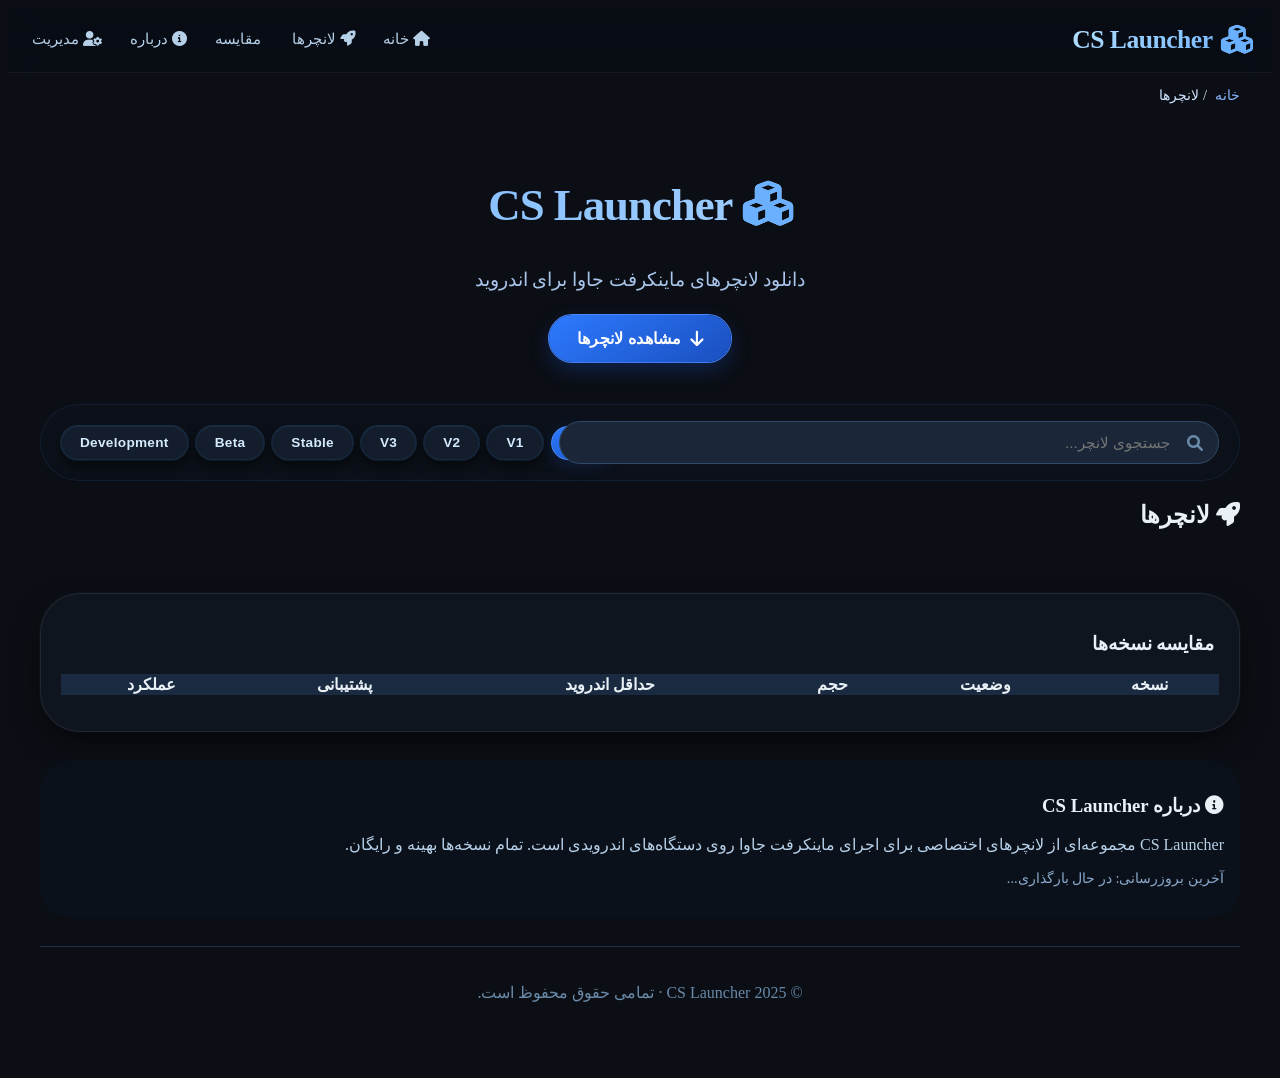
==== index.html @ 0f1e9426 "Add files via upload" ====
<!-- index.html -->
<!DOCTYPE html>
<html lang="fa" dir="rtl">
<head>
  <meta charset="UTF-8">
  <meta name="viewport" content="width=device-width, initial-scale=1.0, maximum-scale=1.0, user-scalable=yes">
  <title>CS Launcher · دانلود لانچر ماینکرفت</title>
  <link rel="stylesheet" href="https://cdnjs.cloudflare.com/ajax/libs/font-awesome/6.0.0-beta3/css/all.min.css">
  <link rel="stylesheet" href="css/style.css">
</head>
<body>
  <!-- Toast -->
  <div id="toast" class="toast">لینک دانلود هنوز اضافه نشده است.</div>

  <!-- NAVBAR -->
  <nav class="navbar container" style="max-width:100%;">
    <div class="logo"><i class="fas fa-cubes"></i> CS Launcher</div>
    <div class="hamburger" onclick="toggleMenu()"><i class="fas fa-bars"></i></div>
    <div class="nav-links" id="navLinks">
      <a href="index.html"><i class="fas fa-home"></i> خانه</a>
      <a href="#launchers"><i class="fas fa-rocket"></i> لانچرها</a>
      <a href="#compare"><i class="fas fa-chart-simple"></i> مقایسه</a>
      <a href="#about"><i class="fas fa-info-circle"></i> درباره</a>
      <a href="admin/index.html"><i class="fas fa-user-cog"></i> مدیریت</a>
    </div>
  </nav>

  <!-- BREADCRUMB -->
  <div class="container breadcrumb">
    <a href="index.html">خانه</a> <span>/ لانچرها</span>
  </div>

  <!-- MAIN CONTENT -->
  <main class="container" id="mainContent">
    <!-- HERO -->
    <section style="padding: 30px 0 10px; text-align:center;">
      <h1 style="font-size:2.8rem; font-weight:900; background:linear-gradient(135deg,#6ab0ff,#c0e0ff); -webkit-background-clip:text; -webkit-text-fill-color:transparent; letter-spacing:-1px;">
        <i class="fas fa-cubes" style="background:none; -webkit-text-fill-color:#6ab0ff;"></i> CS Launcher
      </h1>
      <p style="font-size:1.2rem; color:#aac6ec; max-width:600px; margin:12px auto;">دانلود لانچرهای ماینکرفت جاوا برای اندروید</p>
      <a href="#launchers" class="btn btn-primary" style="margin:12px 0;"><i class="fas fa-arrow-down"></i> مشاهده لانچرها</a>
    </section>

    <!-- SEARCH & FILTER -->
    <section style="margin: 20px 0;">
      <div style="display:flex; flex-wrap:wrap; gap:12px; align-items:center; background:rgba(16,24,36,0.4); padding:16px 20px; border-radius:60px; backdrop-filter:blur(8px); border:1px solid rgba(80,160,255,0.1);">
        <div style="flex:1; min-width:180px; position:relative;">
          <i class="fas fa-search" style="position:absolute; right:16px; top:50%; transform:translateY(-50%); color:#6a8aaa;"></i>
          <input type="text" id="searchInput" placeholder="جستجوی لانچر..." style="width:100%; padding:12px 48px 12px 16px; background:#1b2739; border:1px solid #2f4a66; border-radius:40px; color:#e3f0ff; font-size:0.95rem;">
        </div>
        <div style="display:flex; gap:8px; flex-wrap:wrap;" id="filterButtons">
          <button class="btn filter-btn active" data-filter="all" style="padding:8px 18px; font-size:0.85rem;">همه</button>
          <button class="btn filter-btn" data-filter="v1" style="padding:8px 18px; font-size:0.85rem;">V1</button>
          <button class="btn filter-btn" data-filter="v2" style="padding:8px 18px; font-size:0.85rem;">V2</button>
          <button class="btn filter-btn" data-filter="v3" style="padding:8px 18px; font-size:0.85rem;">V3</button>
          <button class="btn filter-btn" data-filter="Stable" style="padding:8px 18px; font-size:0.85rem;">Stable</button>
          <button class="btn filter-btn" data-filter="Beta" style="padding:8px 18px; font-size:0.85rem;">Beta</button>
          <button class="btn filter-btn" data-filter="Development" style="padding:8px 18px; font-size:0.85rem;">Development</button>
        </div>
      </div>
    </section>

    <!-- LAUNCHER CARDS -->
    <section id="launchers">
      <h2 style="margin-top:10px;"><i class="fas fa-rocket"></i> لانچرها</h2>
      <div class="card-grid" id="cardGrid"></div>
    </section>

    <!-- COMPARE -->
    <section id="compare" class="glass" style="border-radius:40px;padding:20px;margin:24px 0;">
      <h3><i class="fas fa-chart-simple"></i> مقایسه نسخه‌ها</h3>
      <div style="overflow-x:auto;margin:16px 0;">
        <table style="width:100%;border-collapse:collapse;text-align:center;" id="compareTable">
          <tr style="background:#1a2a40;"><th>نسخه</th><th>وضعیت</th><th>حجم</th><th>حداقل اندروید</th><th>پشتیبانی</th><th>عملکرد</th></tr>
        </table>
      </div>
    </section>

    <!-- ABOUT -->
    <section id="about" style="margin:28px 0;padding:16px;border-radius:32px;background:rgba(12,20,32,0.5);">
      <h3><i class="fas fa-info-circle"></i> درباره CS Launcher</h3>
      <p style="color:#b6d0e8;">CS Launcher مجموعه‌ای از لانچرهای اختصاصی برای اجرای ماینکرفت جاوا روی دستگاه‌های اندرویدی است. تمام نسخه‌ها بهینه و رایگان.</p>
      <p style="color:#8aa9cc;font-size:0.9rem;" id="lastUpdate">آخرین بروزرسانی: در حال بارگذاری...</p>
    </section>

    <footer style="text-align:center;padding:20px 0;color:#6a8aaa;border-top:1px solid #1f2f44;margin-top:20px;">
      <p>© 2025 CS Launcher · تمامی حقوق محفوظ است.</p>
    </footer>
  </main>

  <script src="js/data.js"></script>
  <script src="js/main.js"></script>
</body>
</html>
---- css/style.css ----
here/* css/style.css */
* {
  margin: 0;
  padding: 0;
  box-sizing: border-box;
  font-family: 'Segoe UI', system-ui, -apple-system, sans-serif;
}

body {
  background: #0b0e14;
  color: #e9f1f7;
  min-height: 100vh;
  padding: 0 0 2rem 0;
}

/* dark glassmorphism + glow */
.glass {
  background: rgba(20, 28, 40, 0.55);
  backdrop-filter: blur(12px);
  -webkit-backdrop-filter: blur(12px);
  border: 1px solid rgba(255, 255, 255, 0.08);
  box-shadow: 0 12px 32px -8px rgba(0,0,0,0.7), 0 0 0 1px rgba(100, 200, 255, 0.05);
}

.glow-border {
  border: 1px solid rgba(100, 200, 255, 0.2);
  box-shadow: 0 0 20px rgba(70, 130, 255, 0.15);
}

.btn {
  display: inline-flex;
  align-items: center;
  justify-content: center;
  gap: 8px;
  padding: 14px 28px;
  border-radius: 60px;
  font-weight: 600;
  font-size: 1rem;
  border: none;
  background: linear-gradient(145deg, #1f2a3a, #121a26);
  color: #d4eaff;
  box-shadow: 0 6px 14px rgba(0,0,0,0.6), 0 0 0 1px rgba(90, 180, 255, 0.2);
  transition: 0.2s ease;
  cursor: pointer;
  text-decoration: none;
  letter-spacing: 0.3px;
}

.btn-primary {
  background: linear-gradient(145deg, #2d7aff, #1a4fbf);
  color: #fff;
  box-shadow: 0 8px 20px #1a4fbf55, 0 0 0 1px #4d8cff;
}

.btn-primary:hover {
  transform: scale(1.02);
  box-shadow: 0 10px 28px #2d7aff88;
}

.btn:active { transform: scale(0.96); }
.btn i { font-size: 1.1rem; }

.btn-sm {
  padding: 8px 18px;
  font-size: 0.85rem;
}

.filter-btn {
  padding: 8px 18px;
  font-size: 0.85rem;
  background: rgba(28, 42, 62, 0.5);
  border: 1px solid rgba(70, 150, 255, 0.1);
}

.filter-btn.active {
  background: linear-gradient(145deg, #2d7aff, #1a4fbf);
  color: #fff;
  box-shadow: 0 4px 16px #1a4fbf44;
  border-color: #4d8cff;
}

/* layout */
.container {
  max-width: 1200px;
  margin: 0 auto;
  padding: 0 16px;
}

/* navbar */
.navbar {
  display: flex;
  justify-content: space-between;
  align-items: center;
  padding: 16px 20px;
  background: rgba(8, 12, 20, 0.7);
  backdrop-filter: blur(14px);
  border-bottom: 1px solid rgba(255,255,255,0.05);
  flex-wrap: wrap;
  gap: 8px;
}

.logo {
  font-size: 1.6rem;
  font-weight: 800;
  background: linear-gradient(135deg, #b3e0ff, #6ab0ff);
  -webkit-background-clip: text;
  -webkit-text-fill-color: transparent;
  letter-spacing: -0.5px;
  display: flex;
  align-items: center;
  gap: 8px;
}

.logo i { font-size: 1.8rem; background: none; -webkit-text-fill-color: #6ab0ff; }

.nav-links {
  display: flex;
  gap: 20px;
  align-items: center;
  flex-wrap: wrap;
}

.nav-links a {
  color: #b6d0e8;
  text-decoration: none;
  font-weight: 500;
  padding: 6px 4px;
  border-bottom: 2px solid transparent;
  transition: 0.15s;
  font-size: 0.95rem;
}

.nav-links a:hover { border-bottom-color: #4d8cff; color: #fff; }
.nav-links a.active { border-bottom-color: #4d8cff; color: #fff; }

.hamburger {
  display: none;
  font-size: 1.8rem;
  cursor: pointer;
  color: #b6d0e8;
}

/* cards */
.card-grid {
  display: grid;
  grid-template-columns: repeat(auto-fit, minmax(260px, 1fr));
  gap: 24px;
  margin: 32px 0;
}

.launcher-card {
  background: rgba(16, 24, 36, 0.6);
  backdrop-filter: blur(8px);
  border-radius: 32px;
  padding: 24px 18px;
  border: 1px solid rgba(80, 160, 255, 0.15);
  box-shadow: 0 12px 30px -10px #00000088;
  transition: 0.25s;
  text-align: center;
}

.launcher-card:hover {
  transform: translateY(-6px);
  border-color: #3d7eff;
  box-shadow: 0 18px 40px -8px #1a4fbf44;
}

.launcher-card .icon {
  font-size: 3.4rem;
  margin-bottom: 8px;
  color: #7bb3ff;
  filter: drop-shadow(0 0 8px #2d7aff66);
}

.launcher-card.hidden {
  display: none;
}

.badge {
  display: inline-block;
  background: #1a2a3f;
  padding: 4px 14px;
  border-radius: 40px;
  font-size: 0.75rem;
  font-weight: 600;
  color: #9bc3ff;
  border: 1px solid #2d5a8f;
  margin: 6px 0;
}

.badge-recommended {
  background: #2d7aff33;
  border-color: #2d7aff;
  color: #7bb3ff;
}

.breadcrumb {
  display: flex;
  gap: 8px;
  padding: 14px 0 8px;
  color: #8aa9cc;
  font-size: 0.9rem;
  flex-wrap: wrap;
}

.breadcrumb a { color: #8bb6ff; text-decoration: none; }
.breadcrumb a:hover { text-decoration: underline; }
.breadcrumb span { color: #d0e4ff; }

/* download page */
.download-box {
  background: rgba(12, 20, 32, 0.7);
  backdrop-filter: blur(8px);
  border-radius: 48px;
  padding: 28px 20px;
  border: 1px solid rgba(100, 180, 255, 0.15);
  margin: 24px 0;
}

.mirror-btn {
  display: flex;
  align-items: center;
  justify-content: space-between;
  background: rgba(28, 42, 62, 0.7);
  padding: 14px 20px;
  border-radius: 60px;
  margin: 10px 0;
  border: 1px solid rgba(70, 150, 255, 0.15);
  transition: 0.2s;
  flex-wrap: wrap;
  gap: 8px;
}

.mirror-btn:hover { background: #1f3450; border-color: #4d8cff; }
.mirror-btn .btn { padding: 8px 22px; font-size: 0.9rem; }
.mirror-btn .recommended-tag {
  background: #2d7aff33;
  padding: 2px 12px;
  border-radius: 40px;
  font-size: 0.75rem;
  color: #7bb3ff;
  border: 1px solid #2d7aff66;
}
.mirror-btn .disabled-tag {
  color: #6a8aaa;
  font-size: 0.8rem;
}

/* admin */
.admin-panel {
  background: #0f1824;
  padding: 28px 20px;
  border-radius: 40px;
  border: 1px solid #2a405a;
}

.admin-panel input,
.admin-panel select,
.admin-panel textarea {
  background: #1b2739;
  border: 1px solid #2f4a66;
  color: #e3f0ff;
  padding: 12px 16px;
  border-radius: 40px;
  width: 100%;
  margin: 6px 0 14px;
  font-size: 0.95rem;
}

.admin-panel input:focus,
.admin-panel select:focus,
.admin-panel textarea:focus {
  outline: none;
  border-color: #4d8cff;
  box-shadow: 0 0 0 3px #2d7aff33;
}

.admin-panel label { font-weight: 500; color: #b0cef0; }
.admin-panel .row { display: flex; gap: 16px; flex-wrap: wrap; }
.admin-panel .row > * { flex: 1 1 200px; }

.admin-dl-item {
  background: #14212e;
  border-radius: 40px;
  padding: 12px 16px;
  margin: 8px 0;
  display: flex;
  flex-wrap: wrap;
  gap: 8px;
  align-items: center;
}

.admin-dl-item input[type="text"] {
  flex: 2;
  min-width: 120px;
  margin: 0;
}
.admin-dl-item input[type="url"] {
  flex: 3;
  min-width: 160px;
  margin: 0;
}
.admin-dl-item .checkbox-group {
  display: flex;
  gap: 12px;
  align-items: center;
  flex-wrap: wrap;
}
.admin-dl-item .checkbox-group label {
  display: flex;
  align-items: center;
  gap: 4px;
  font-size: 0.85rem;
  color: #b0cef0;
  cursor: pointer;
}
.admin-dl-item .checkbox-group input[type="checkbox"] {
  width: 18px;
  height: 18px;
  accent-color: #2d7aff;
  margin: 0;
  cursor: pointer;
}

/* toast */
.toast {
  position: fixed;
  bottom: 30px;
  left: 50%;
  transform: translateX(-50%);
  background: #1f314a;
  padding: 14px 28px;
  border-radius: 60px;
  border: 1px solid #4d8cff;
  box-shadow: 0 8px 30px #00000099;
  backdrop-filter: blur(8px);
  color: #fff;
  font-weight: 500;
  z-index: 999;
  transition: 0.3s;
  opacity: 0;
  pointer-events: none;
}

.toast.show { opacity: 1; pointer-events: auto; }

/* modal */
.modal-overlay {
  position: fixed;
  inset: 0;
  background: rgba(0,0,0,0.7);
  backdrop-filter: blur(6px);
  display: none;
  justify-content: center;
  align-items: center;
  z-index: 1000;
  padding: 20px;
}

.modal-overlay.active {
  display: flex;
}

.modal-box {
  background: #0f1824;
  border-radius: 40px;
  padding: 32px 28px;
  max-width: 480px;
  width: 100%;
  border: 1px solid #2a405a;
  box-shadow: 0 20px 60px #000000cc;
}

.modal-box h3 {
  margin-bottom: 16px;
  color: #d0e4ff;
}

.modal-box .modal-actions {
  display: flex;
  gap: 12px;
  justify-content: flex-end;
  margin-top: 20px;
}

/* utilities */
.mt-4 { margin-top: 28px; }
.text-center { text-align: center; }
.flex { display: flex; gap: 12px; flex-wrap: wrap; justify-content: center; }
.gap-2 { gap: 12px; }
.my-2 { margin: 16px 0; }
.p-2 { padding: 16px; }
.w-100 { width: 100%; }
hr { border: 0.5px solid #25344a; margin: 24px 0; }

/* mobile */
@media (max-width: 700px) {
  .nav-links {
    display: none;
    width: 100%;
    flex-direction: column;
    align-items: flex-start;
    padding: 16px 0;
  }
  .nav-links.open { display: flex; }
  .hamburger { display: block; }
  .card-grid { grid-template-columns: 1fr; }
  .navbar { flex-wrap: wrap; }
  .btn { padding: 12px 20px; }
  .mirror-btn {
    flex-direction: column;
    align-items: stretch;
    text-align: center;
  }
  .admin-dl-item {
    flex-direction: column;
    align-items: stretch;
  }
  .admin-dl-item .checkbox-group {
    justify-content: center;
  }
  .modal-box {
    padding: 24px 16px;
    margin: 10px;
  }
  }
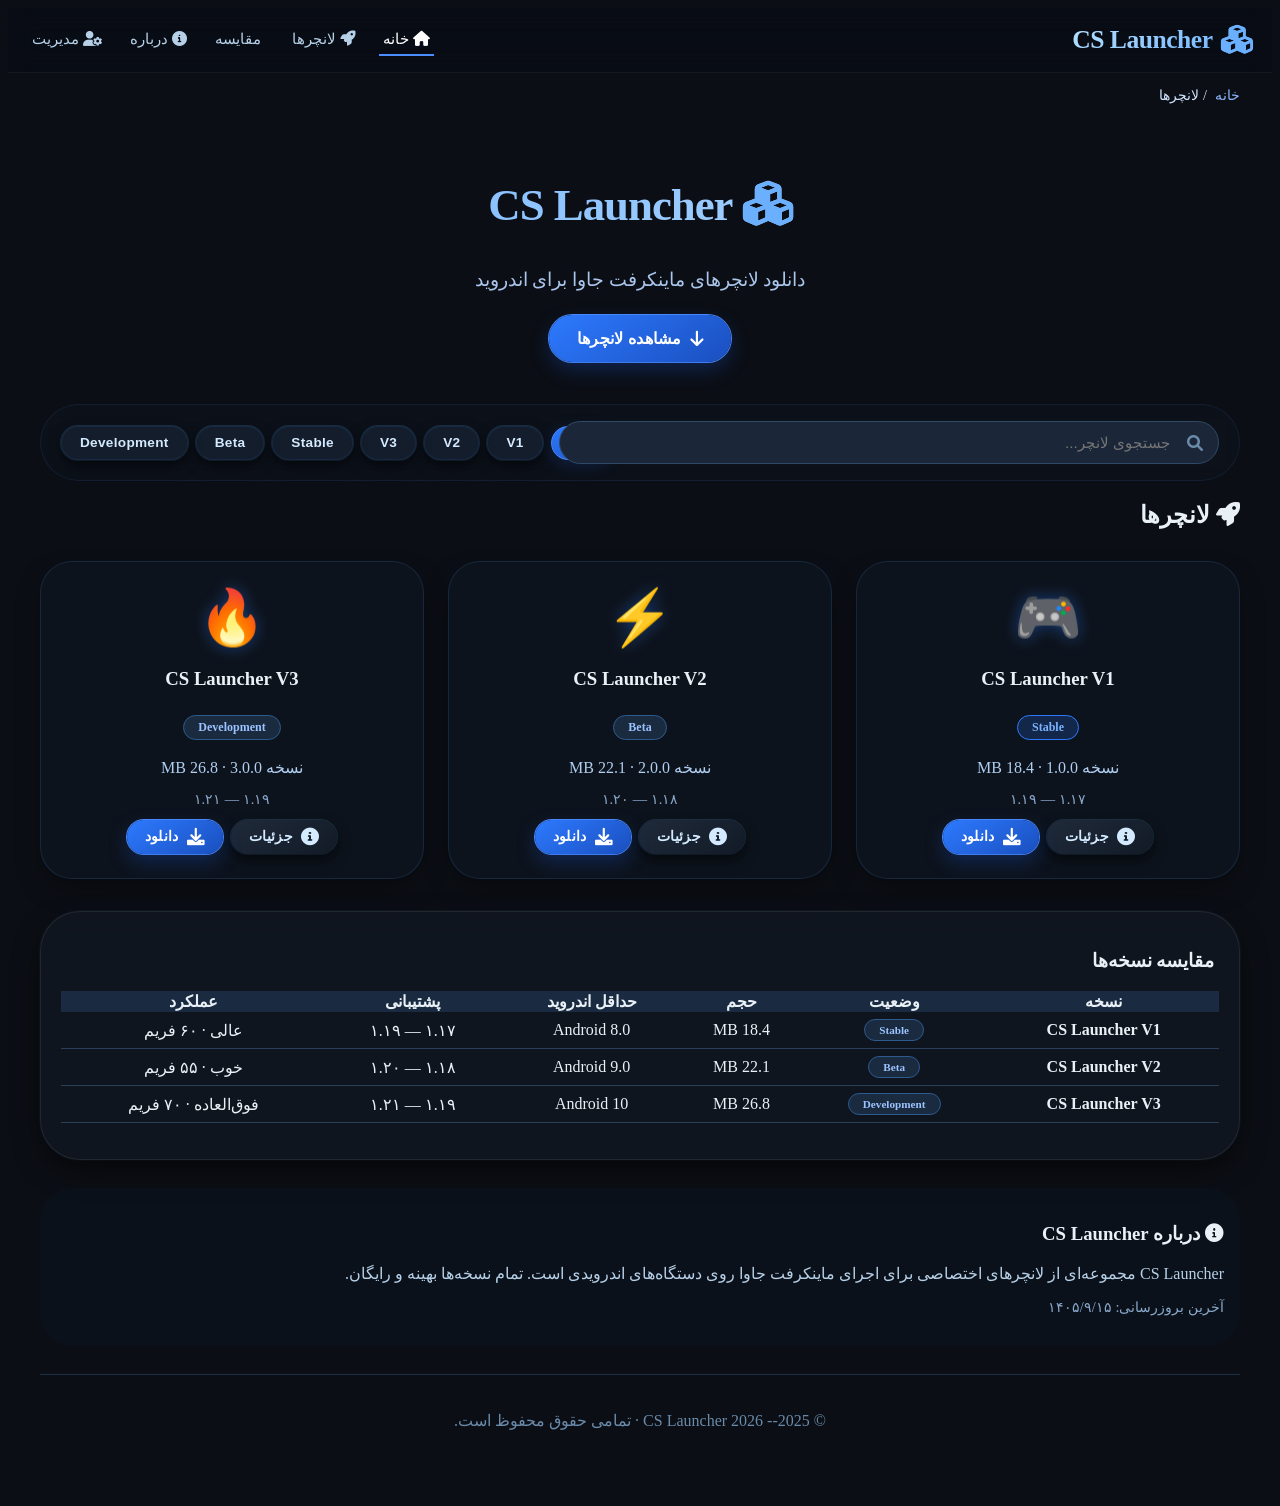
==== commit 44dbcd17: "Add files via upload" ====
--- a/index.html
+++ b/index.html
@@ -1,94 +1,94 @@
-<!-- index.html -->
-<!DOCTYPE html>
-<html lang="fa" dir="rtl">
-<head>
-  <meta charset="UTF-8">
-  <meta name="viewport" content="width=device-width, initial-scale=1.0, maximum-scale=1.0, user-scalable=yes">
-  <title>CS Launcher · دانلود لانچر ماینکرفت</title>
-  <link rel="stylesheet" href="https://cdnjs.cloudflare.com/ajax/libs/font-awesome/6.0.0-beta3/css/all.min.css">
-  <link rel="stylesheet" href="css/style.css">
-</head>
-<body>
-  <!-- Toast -->
-  <div id="toast" class="toast">لینک دانلود هنوز اضافه نشده است.</div>
-
-  <!-- NAVBAR -->
-  <nav class="navbar container" style="max-width:100%;">
-    <div class="logo"><i class="fas fa-cubes"></i> CS Launcher</div>
-    <div class="hamburger" onclick="toggleMenu()"><i class="fas fa-bars"></i></div>
-    <div class="nav-links" id="navLinks">
-      <a href="index.html"><i class="fas fa-home"></i> خانه</a>
-      <a href="#launchers"><i class="fas fa-rocket"></i> لانچرها</a>
-      <a href="#compare"><i class="fas fa-chart-simple"></i> مقایسه</a>
-      <a href="#about"><i class="fas fa-info-circle"></i> درباره</a>
-      <a href="admin/index.html"><i class="fas fa-user-cog"></i> مدیریت</a>
-    </div>
-  </nav>
-
-  <!-- BREADCRUMB -->
-  <div class="container breadcrumb">
-    <a href="index.html">خانه</a> <span>/ لانچرها</span>
-  </div>
-
-  <!-- MAIN CONTENT -->
-  <main class="container" id="mainContent">
-    <!-- HERO -->
-    <section style="padding: 30px 0 10px; text-align:center;">
-      <h1 style="font-size:2.8rem; font-weight:900; background:linear-gradient(135deg,#6ab0ff,#c0e0ff); -webkit-background-clip:text; -webkit-text-fill-color:transparent; letter-spacing:-1px;">
-        <i class="fas fa-cubes" style="background:none; -webkit-text-fill-color:#6ab0ff;"></i> CS Launcher
-      </h1>
-      <p style="font-size:1.2rem; color:#aac6ec; max-width:600px; margin:12px auto;">دانلود لانچرهای ماینکرفت جاوا برای اندروید</p>
-      <a href="#launchers" class="btn btn-primary" style="margin:12px 0;"><i class="fas fa-arrow-down"></i> مشاهده لانچرها</a>
-    </section>
-
-    <!-- SEARCH & FILTER -->
-    <section style="margin: 20px 0;">
-      <div style="display:flex; flex-wrap:wrap; gap:12px; align-items:center; background:rgba(16,24,36,0.4); padding:16px 20px; border-radius:60px; backdrop-filter:blur(8px); border:1px solid rgba(80,160,255,0.1);">
-        <div style="flex:1; min-width:180px; position:relative;">
-          <i class="fas fa-search" style="position:absolute; right:16px; top:50%; transform:translateY(-50%); color:#6a8aaa;"></i>
-          <input type="text" id="searchInput" placeholder="جستجوی لانچر..." style="width:100%; padding:12px 48px 12px 16px; background:#1b2739; border:1px solid #2f4a66; border-radius:40px; color:#e3f0ff; font-size:0.95rem;">
-        </div>
-        <div style="display:flex; gap:8px; flex-wrap:wrap;" id="filterButtons">
-          <button class="btn filter-btn active" data-filter="all" style="padding:8px 18px; font-size:0.85rem;">همه</button>
-          <button class="btn filter-btn" data-filter="v1" style="padding:8px 18px; font-size:0.85rem;">V1</button>
-          <button class="btn filter-btn" data-filter="v2" style="padding:8px 18px; font-size:0.85rem;">V2</button>
-          <button class="btn filter-btn" data-filter="v3" style="padding:8px 18px; font-size:0.85rem;">V3</button>
-          <button class="btn filter-btn" data-filter="Stable" style="padding:8px 18px; font-size:0.85rem;">Stable</button>
-          <button class="btn filter-btn" data-filter="Beta" style="padding:8px 18px; font-size:0.85rem;">Beta</button>
-          <button class="btn filter-btn" data-filter="Development" style="padding:8px 18px; font-size:0.85rem;">Development</button>
-        </div>
-      </div>
-    </section>
-
-    <!-- LAUNCHER CARDS -->
-    <section id="launchers">
-      <h2 style="margin-top:10px;"><i class="fas fa-rocket"></i> لانچرها</h2>
-      <div class="card-grid" id="cardGrid"></div>
-    </section>
-
-    <!-- COMPARE -->
-    <section id="compare" class="glass" style="border-radius:40px;padding:20px;margin:24px 0;">
-      <h3><i class="fas fa-chart-simple"></i> مقایسه نسخه‌ها</h3>
-      <div style="overflow-x:auto;margin:16px 0;">
-        <table style="width:100%;border-collapse:collapse;text-align:center;" id="compareTable">
-          <tr style="background:#1a2a40;"><th>نسخه</th><th>وضعیت</th><th>حجم</th><th>حداقل اندروید</th><th>پشتیبانی</th><th>عملکرد</th></tr>
-        </table>
-      </div>
-    </section>
-
-    <!-- ABOUT -->
-    <section id="about" style="margin:28px 0;padding:16px;border-radius:32px;background:rgba(12,20,32,0.5);">
-      <h3><i class="fas fa-info-circle"></i> درباره CS Launcher</h3>
-      <p style="color:#b6d0e8;">CS Launcher مجموعه‌ای از لانچرهای اختصاصی برای اجرای ماینکرفت جاوا روی دستگاه‌های اندرویدی است. تمام نسخه‌ها بهینه و رایگان.</p>
-      <p style="color:#8aa9cc;font-size:0.9rem;" id="lastUpdate">آخرین بروزرسانی: در حال بارگذاری...</p>
-    </section>
-
-    <footer style="text-align:center;padding:20px 0;color:#6a8aaa;border-top:1px solid #1f2f44;margin-top:20px;">
-      <p>© 2025 CS Launcher · تمامی حقوق محفوظ است.</p>
-    </footer>
-  </main>
-
-  <script src="js/data.js"></script>
-  <script src="js/main.js"></script>
-</body>
+<!-- index.html -->
+<!DOCTYPE html>
+<html lang="fa" dir="rtl">
+<head>
+  <meta charset="UTF-8">
+  <meta name="viewport" content="width=device-width, initial-scale=1.0, maximum-scale=1.0, user-scalable=yes">
+  <title>CS Launcher · دانلود لانچر ماینکرفت</title>
+  <link rel="stylesheet" href="https://cdnjs.cloudflare.com/ajax/libs/font-awesome/6.0.0-beta3/css/all.min.css">
+  <link rel="stylesheet" href="css/style.css">
+</head>
+<body>
+  <!-- Toast -->
+  <div id="toast" class="toast">لینک دانلود هنوز اضافه نشده است.</div>
+
+  <!-- NAVBAR -->
+  <nav class="navbar container" style="max-width:100%;">
+    <div class="logo"><i class="fas fa-cubes"></i> CS Launcher</div>
+    <div class="hamburger" onclick="toggleMenu()"><i class="fas fa-bars"></i></div>
+    <div class="nav-links" id="navLinks">
+      <a href="index.html"><i class="fas fa-home"></i> خانه</a>
+      <a href="#launchers"><i class="fas fa-rocket"></i> لانچرها</a>
+      <a href="#compare"><i class="fas fa-chart-simple"></i> مقایسه</a>
+      <a href="#about"><i class="fas fa-info-circle"></i> درباره</a>
+      <a href="admin/index.html"><i class="fas fa-user-cog"></i> مدیریت</a>
+    </div>
+  </nav>
+
+  <!-- BREADCRUMB -->
+  <div class="container breadcrumb">
+    <a href="index.html">خانه</a> <span>/ لانچرها</span>
+  </div>
+
+  <!-- MAIN CONTENT -->
+  <main class="container" id="mainContent">
+    <!-- HERO -->
+    <section style="padding: 30px 0 10px; text-align:center;">
+      <h1 style="font-size:2.8rem; font-weight:900; background:linear-gradient(135deg,#6ab0ff,#c0e0ff); -webkit-background-clip:text; -webkit-text-fill-color:transparent; letter-spacing:-1px;">
+        <i class="fas fa-cubes" style="background:none; -webkit-text-fill-color:#6ab0ff;"></i> CS Launcher
+      </h1>
+      <p style="font-size:1.2rem; color:#aac6ec; max-width:600px; margin:12px auto;">دانلود لانچرهای ماینکرفت جاوا برای اندروید</p>
+      <a href="#launchers" class="btn btn-primary" style="margin:12px 0;"><i class="fas fa-arrow-down"></i> مشاهده لانچرها</a>
+    </section>
+
+    <!-- SEARCH & FILTER -->
+    <section style="margin: 20px 0;">
+      <div style="display:flex; flex-wrap:wrap; gap:12px; align-items:center; background:rgba(16,24,36,0.4); padding:16px 20px; border-radius:60px; backdrop-filter:blur(8px); border:1px solid rgba(80,160,255,0.1);">
+        <div style="flex:1; min-width:180px; position:relative;">
+          <i class="fas fa-search" style="position:absolute; right:16px; top:50%; transform:translateY(-50%); color:#6a8aaa;"></i>
+          <input type="text" id="searchInput" placeholder="جستجوی لانچر..." style="width:100%; padding:12px 48px 12px 16px; background:#1b2739; border:1px solid #2f4a66; border-radius:40px; color:#e3f0ff; font-size:0.95rem;">
+        </div>
+        <div style="display:flex; gap:8px; flex-wrap:wrap;" id="filterButtons">
+          <button class="btn filter-btn active" data-filter="all" style="padding:8px 18px; font-size:0.85rem;">همه</button>
+          <button class="btn filter-btn" data-filter="v1" style="padding:8px 18px; font-size:0.85rem;">V1</button>
+          <button class="btn filter-btn" data-filter="v2" style="padding:8px 18px; font-size:0.85rem;">V2</button>
+          <button class="btn filter-btn" data-filter="v3" style="padding:8px 18px; font-size:0.85rem;">V3</button>
+          <button class="btn filter-btn" data-filter="Stable" style="padding:8px 18px; font-size:0.85rem;">Stable</button>
+          <button class="btn filter-btn" data-filter="Beta" style="padding:8px 18px; font-size:0.85rem;">Beta</button>
+          <button class="btn filter-btn" data-filter="Development" style="padding:8px 18px; font-size:0.85rem;">Development</button>
+        </div>
+      </div>
+    </section>
+
+    <!-- LAUNCHER CARDS -->
+    <section id="launchers">
+      <h2 style="margin-top:10px;"><i class="fas fa-rocket"></i> لانچرها</h2>
+      <div class="card-grid" id="cardGrid"></div>
+    </section>
+
+    <!-- COMPARE -->
+    <section id="compare" class="glass" style="border-radius:40px;padding:20px;margin:24px 0;">
+      <h3><i class="fas fa-chart-simple"></i> مقایسه نسخه‌ها</h3>
+      <div style="overflow-x:auto;margin:16px 0;">
+        <table style="width:100%;border-collapse:collapse;text-align:center;" id="compareTable">
+          <tr style="background:#1a2a40;"><th>نسخه</th><th>وضعیت</th><th>حجم</th><th>حداقل اندروید</th><th>پشتیبانی</th><th>عملکرد</th></tr>
+        </table>
+      </div>
+    </section>
+
+    <!-- ABOUT -->
+    <section id="about" style="margin:28px 0;padding:16px;border-radius:32px;background:rgba(12,20,32,0.5);">
+      <h3><i class="fas fa-info-circle"></i> درباره CS Launcher</h3>
+      <p style="color:#b6d0e8;">CS Launcher مجموعه‌ای از لانچرهای اختصاصی برای اجرای ماینکرفت جاوا روی دستگاه‌های اندرویدی است. تمام نسخه‌ها بهینه و رایگان.</p>
+      <p style="color:#8aa9cc;font-size:0.9rem;" id="lastUpdate">آخرین بروزرسانی: در حال بارگذاری...</p>
+    </section>
+
+    <footer style="text-align:center;padding:20px 0;color:#6a8aaa;border-top:1px solid #1f2f44;margin-top:20px;">
+      <p>© 2025-- 2026 CS Launcher · تمامی حقوق محفوظ است.</p>
+    </footer>
+  </main>
+
+  <script src="js/data.js"></script>
+  <script src="js/main.js"></script>
+</body>
 </html>
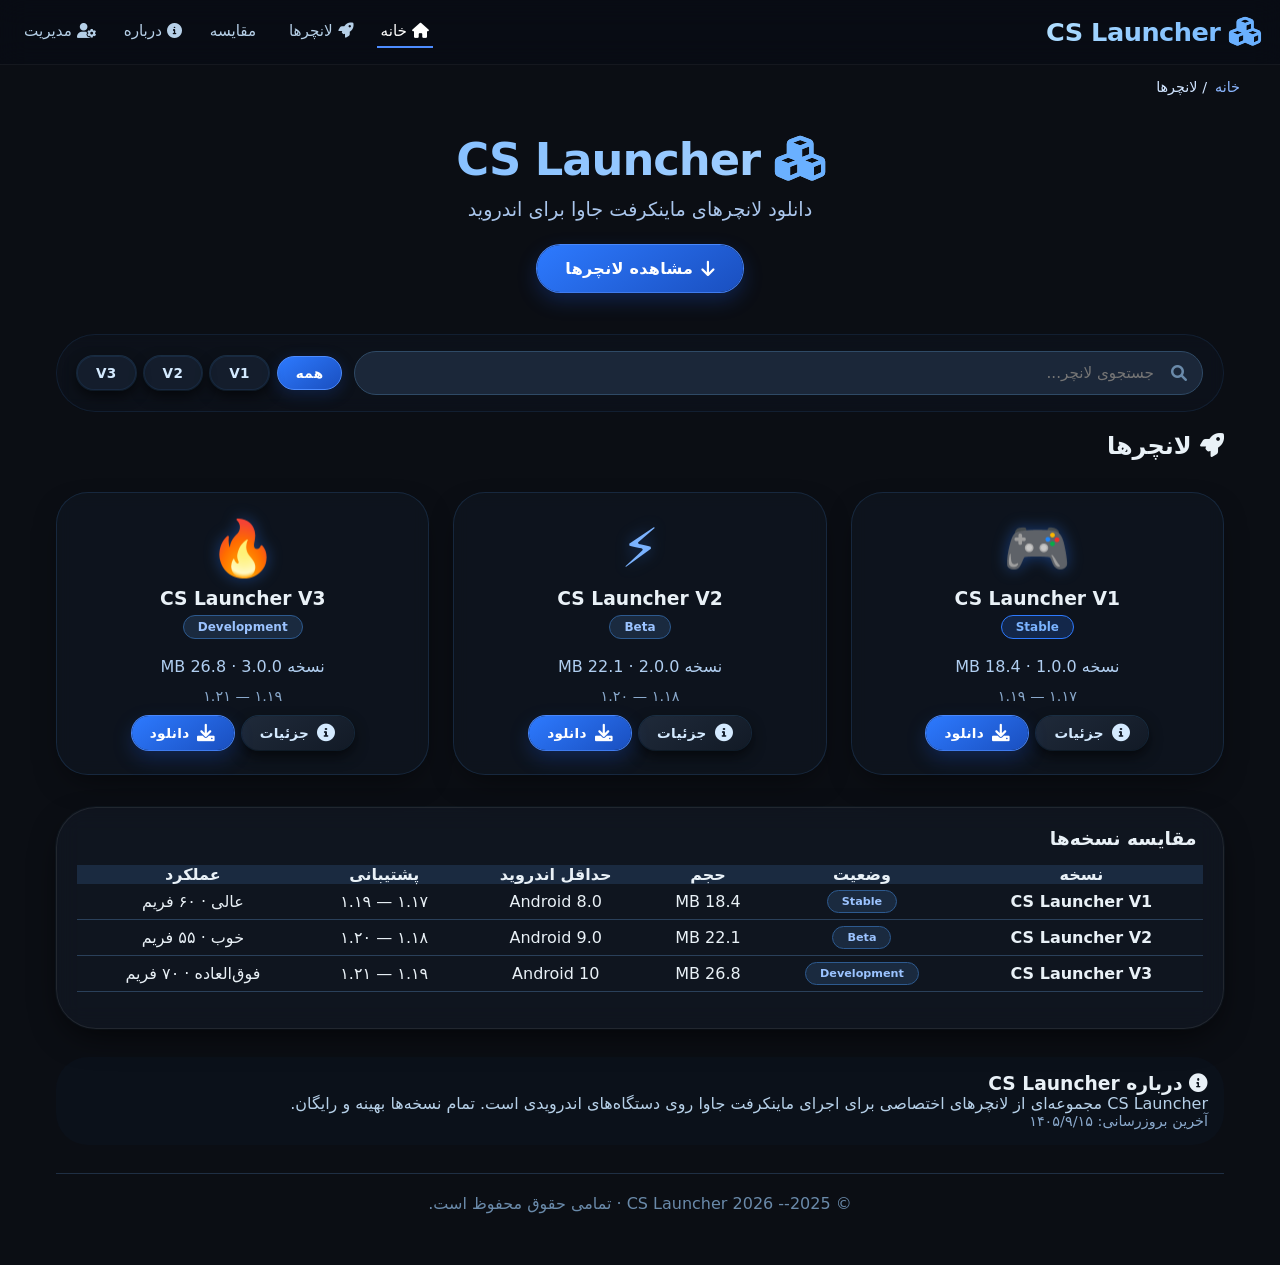
==== commit ecd78622: "Update index.html" ====
--- a/index.html
+++ b/index.html
@@ -53,10 +53,7 @@
           <button class="btn filter-btn" data-filter="v1" style="padding:8px 18px; font-size:0.85rem;">V1</button>
           <button class="btn filter-btn" data-filter="v2" style="padding:8px 18px; font-size:0.85rem;">V2</button>
           <button class="btn filter-btn" data-filter="v3" style="padding:8px 18px; font-size:0.85rem;">V3</button>
-          <button class="btn filter-btn" data-filter="Stable" style="padding:8px 18px; font-size:0.85rem;">Stable</button>
-          <button class="btn filter-btn" data-filter="Beta" style="padding:8px 18px; font-size:0.85rem;">Beta</button>
-          <button class="btn filter-btn" data-filter="Development" style="padding:8px 18px; font-size:0.85rem;">Development</button>
-        </div>
+       </div>
       </div>
     </section>
 
@@ -91,4 +88,4 @@
   <script src="js/data.js"></script>
   <script src="js/main.js"></script>
 </body>
-</html>+</html>
--- a/css/style.css
+++ b/css/style.css
@@ -1,4 +1,4 @@
-here/* css/style.css */
+/* css/style.css */
 * {
   margin: 0;
   padding: 0;
@@ -423,4 +423,4 @@
     padding: 24px 16px;
     margin: 10px;
   }
-  }
+}
